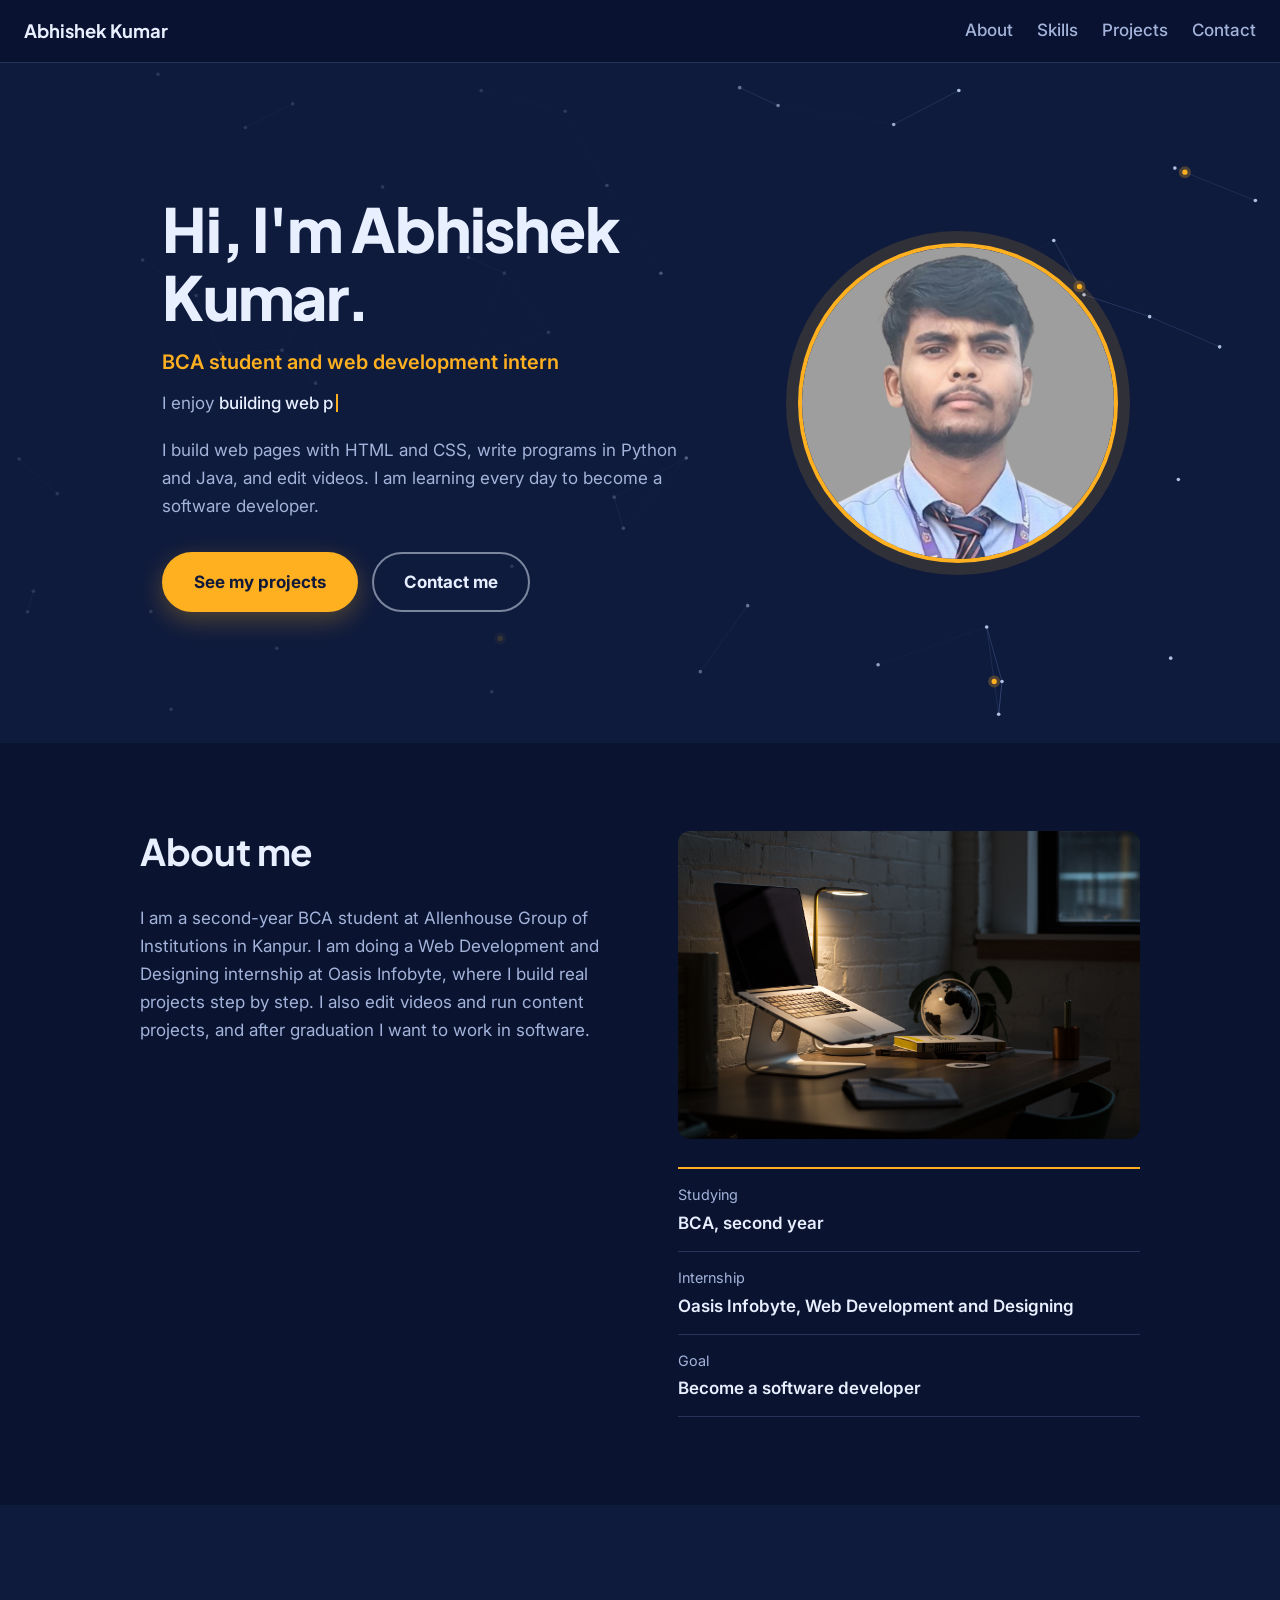
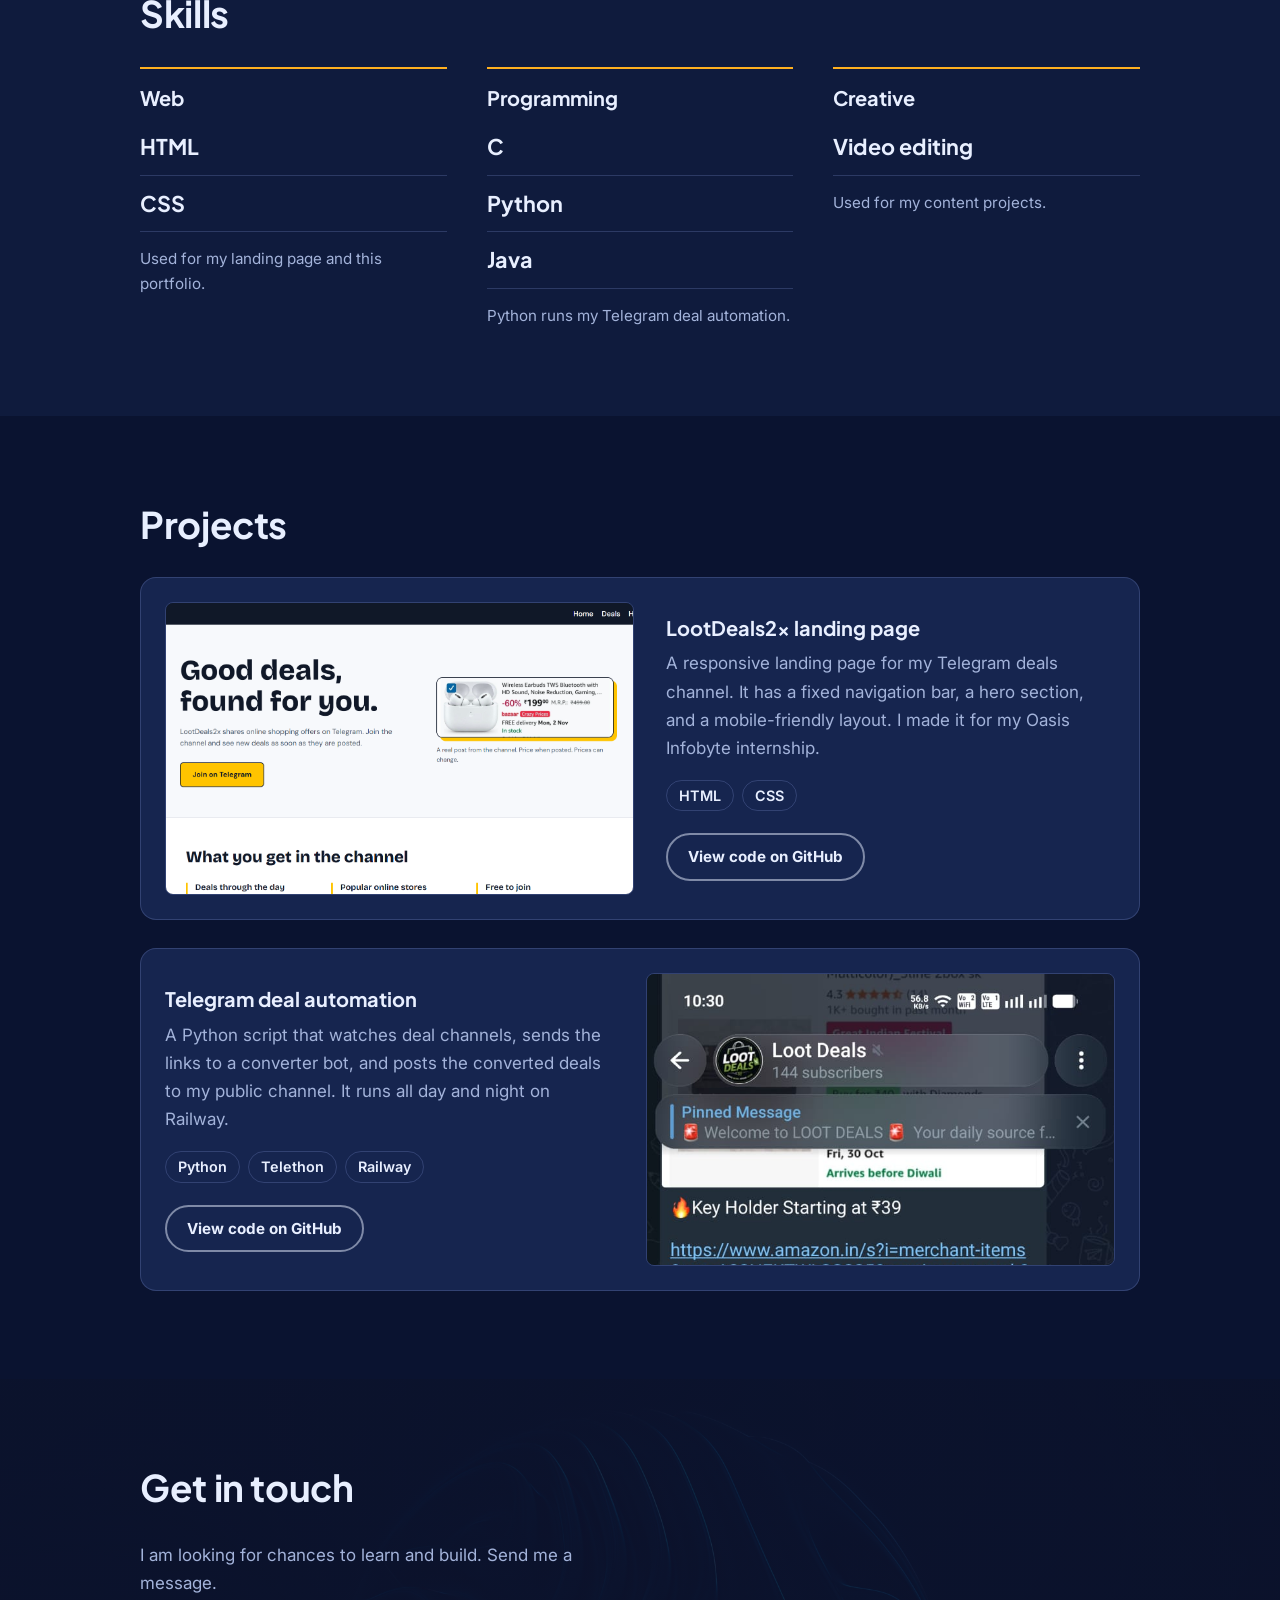
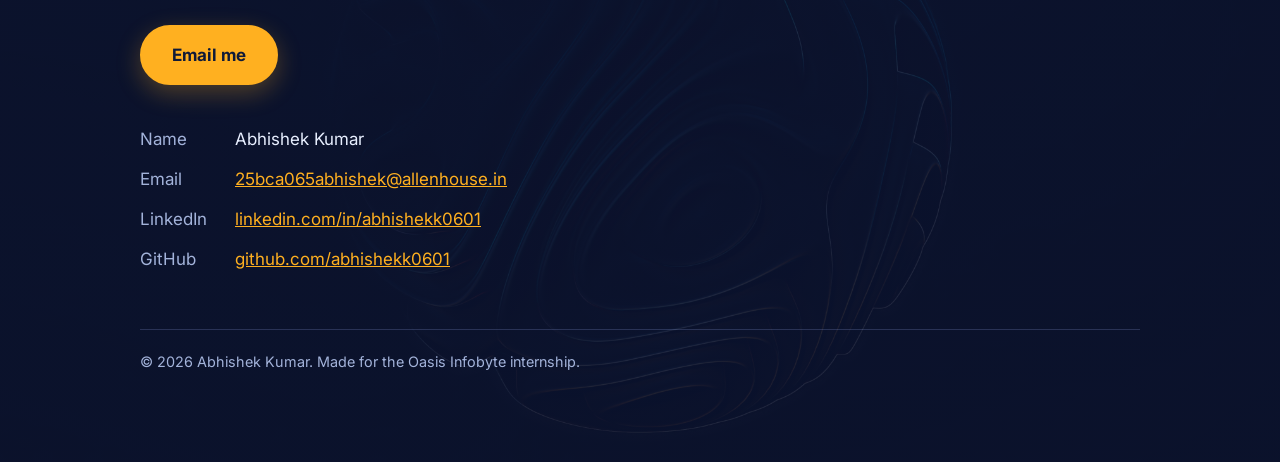
==== WebDev-L1-PersonalPortfolio/index.html @ 1279b9b8 "Add files via upload" ====
<!DOCTYPE html>
<html lang="en">
<head>
  <meta charset="UTF-8">
  <meta name="viewport" content="width=device-width, initial-scale=1">
  <title>Abhishek Kumar - Portfolio</title>
  <meta name="description" content="Portfolio of Abhishek Kumar, BCA student and web development intern.">
  <script>document.documentElement.classList.add('js');</script>
  <link rel="preconnect" href="https://fonts.googleapis.com">
  <link rel="preconnect" href="https://fonts.gstatic.com" crossorigin>
  <link href="https://fonts.googleapis.com/css2?family=Inter:wght@400;500;600&family=Plus+Jakarta+Sans:wght@600;700;800&display=swap" rel="stylesheet">
  <link rel="stylesheet" href="style.css">
  <script src="script.js" defer></script>
</head>
<body>

  <!-- Navigation: smooth scroll, active link, mobile menu button -->
  <header class="nav">
    <a class="brand" href="#home">Abhishek Kumar</a>
    <button class="menu-toggle" type="button" aria-expanded="false" aria-controls="menu">Menu</button>
    <nav>
      <ul class="nav-links" id="menu">
        <li><a href="#about">About</a></li>
        <li><a href="#skills">Skills</a></li>
        <li><a href="#projects">Projects</a></li>
        <li><a href="#contact">Contact</a></li>
      </ul>
    </nav>
  </header>

  <main>
    <!-- Hero: animated network background, name, role title, photo -->
    <section class="hero-band" id="home">
      <canvas id="network" aria-hidden="true"></canvas>
      <div class="hero">
        <div class="hero-text">
          <h1>Hi, I'm Abhishek Kumar.</h1>
          <p class="role">BCA student and web development intern</p>
          <!-- The words after "I enjoy" are typed by script.js -->
          <p class="typed-line">I enjoy <span class="typed" id="typed">building web pages</span></p>
          <p class="intro">I build web pages with HTML and CSS, write programs in Python and Java, and edit videos. I am learning every day to become a software developer.</p>
          <div class="hero-buttons">
            <a class="btn" href="#projects">See my projects</a>
            <a class="btn btn-ghost" href="#contact">Contact me</a>
          </div>
        </div>
        <div class="photo-wrap">
          <img src="profile.png" width="428" height="428" alt="Photo of Abhishek Kumar">
        </div>
      </div>
    </section>

    <!-- About Me -->
    <section class="section band-deep" id="about">
      <div class="container about-grid">
        <div class="about-copy">
          <h2>About me</h2>
          <p>I am a second-year BCA student at Allenhouse Group of Institutions in Kanpur. I am doing a Web Development and Designing internship at Oasis Infobyte, where I build real projects step by step. I also edit videos and run content projects, and after graduation I want to work in software.</p>
        </div>
        <div class="about-side">
          <!-- Stock photo slot: save your picture as images/workspace.jpg (page works without it) -->
          <figure class="about-photo">
            <img src="images/workspace.jpg" alt="" loading="lazy" onerror="this.closest('.about-photo').remove()">
          </figure>
          <dl class="facts">
            <div><dt>Studying</dt><dd>BCA, second year</dd></div>
            <div><dt>Internship</dt><dd>Oasis Infobyte, Web Development and Designing</dd></div>
            <div><dt>Goal</dt><dd>Become a software developer</dd></div>
          </dl>
        </div>
      </div>
    </section>

    <!-- Skills: three groups -->
    <section class="section band-navy" id="skills">
      <div class="container">
        <h2>Skills</h2>
        <div class="skill-groups">
          <div class="skill-group">
            <h3>Web</h3>
            <ul>
              <li>HTML</li>
              <li>CSS</li>
            </ul>
            <p>Used for my landing page and this portfolio.</p>
          </div>
          <div class="skill-group">
            <h3>Programming</h3>
            <ul>
              <li>C</li>
              <li>Python</li>
              <li>Java</li>
            </ul>
            <p>Python runs my Telegram deal automation.</p>
          </div>
          <div class="skill-group">
            <h3>Creative</h3>
            <ul>
              <li>Video editing</li>
            </ul>
            <p>Used for my content projects.</p>
          </div>
        </div>
      </div>
    </section>

    <!-- Projects -->
    <section class="section band-deep" id="projects">
      <div class="container">
        <h2>Projects</h2>

        <article class="project">
          <!-- Screenshot slot: save your Task 1 screenshot as images/landing-page.png -->
          <figure class="project-shot">
            <img src="images/landing-page.png" alt="Screenshot of the LootDeals2x landing page" loading="lazy" onerror="this.closest('.project-shot').remove()">
          </figure>
          <div class="project-body">
            <h3>LootDeals2x landing page</h3>
            <p>A responsive landing page for my Telegram deals channel. It has a fixed navigation bar, a hero section, and a mobile-friendly layout. I made it for my Oasis Infobyte internship.</p>
            <ul class="tags"><li>HTML</li><li>CSS</li></ul>
       
            <a class="btn btn-ghost btn-small" href="https://github.com/abhishekk0601/OIBSIP/tree/main/WebDev-L1-LandingPage" target="_blank" rel="noopener">View code on GitHub</a>
          </div>
        </article>

        <article class="project flip">
        
          <figure class="project-shot">
            <img src="images/telegram-bot.jpeg" alt="Screenshot of the Telegram channel where the bot posts deals" loading="lazy" onerror="this.closest('.project-shot').remove()">
          </figure>
          <div class="project-body">
            <h3>Telegram deal automation</h3>
            <p>A Python script that watches deal channels, sends the links to a converter bot, and posts the converted deals to my public channel. It runs all day and night on Railway.</p>
            <ul class="tags"><li>Python</li><li>Telethon</li><li>Railway</li></ul>
            <a class="btn btn-ghost btn-small" href="https://github.com/abhishekk0601/telegram-affiliate-bot" target="_blank" rel="noopener">View code on GitHub</a>
          </div>
        </article>
      </div>
    </section>
  </main>


  <footer class="section contact-bg" id="contact">
    <div class="container">
      <h2>Get in touch</h2>
      <p class="contact-text">I am looking for chances to learn and build. Send me a message.</p>
      <!-- CHANGE THIS: add your own email and LinkedIn link -->
      <a class="btn" href="mailto:yourname@example.com">Email me</a>
      <ul class="contact-list">
        <li><span>Name</span> Abhishek Kumar</li>
        <li><span>Email</span> <a href="mailto:25bca065abhishek@allenhouse.in">25bca065abhishek@allenhouse.in</a></li>
        <li><span>LinkedIn</span> <a href="https://www.linkedin.com/in/abhishekk0601" target="_blank" rel="noopener">linkedin.com/in/abhishekk0601</a></li>
        <li><span>GitHub</span> <a href="https://github.com/abhishekk0601" target="_blank" rel="noopener">github.com/abhishekk0601</a></li>
      </ul>
      <p class="copyright">&copy; <span id="year">2026</span> Abhishek Kumar. Made for the Oasis Infobyte internship.</p>
    </div>
  </footer>

</body>
</html>
---- WebDev-L1-PersonalPortfolio/style.css ----
/* ---------- Colours and base ---------- */
:root {
  --navy: #0f1b3d;
  --deep: #0a1330;
  --panel: #16254f;
  --ice: #e8efff;
  --muted: #a3b3da;
  --amber: #ffb020;
  --amber-hover: #ffc43d;
  --line: rgba(160, 180, 255, 0.2);
}

*, *::before, *::after { box-sizing: border-box; }

html { scroll-behavior: smooth; scroll-padding-top: 72px; }
@media (prefers-reduced-motion: reduce) { html { scroll-behavior: auto; } }

body {
  margin: 0;
  font-family: "Inter", Arial, sans-serif;
  font-size: 1.0625rem;          /* body size */
  line-height: 1.65;
  color: var(--ice);
  background: var(--deep);
}

h1, h2, h3, .brand {
  font-family: "Plus Jakarta Sans", Arial, sans-serif;
  line-height: 1.12;
  margin: 0;
}
h1 { font-size: clamp(2.3rem, 6vw, 3.8rem); font-weight: 800; letter-spacing: -0.02em; }   /* heading size */
h2 { font-size: clamp(1.7rem, 4vw, 2.3rem); font-weight: 700; letter-spacing: -0.01em; margin-bottom: 32px; }
h3 { font-size: 1.25rem; font-weight: 700; margin-bottom: 10px; }

p { margin: 0; }
ul, dl { margin: 0; padding: 0; }
a { color: inherit; }
a:focus-visible, button:focus-visible { outline: 3px solid var(--amber); outline-offset: 3px; }

/* ---------- Navigation ---------- */
.nav {
  position: sticky;
  top: 0;
  z-index: 10;
  display: flex;
  flex-wrap: wrap;
  align-items: center;
  justify-content: space-between;
  gap: 8px 24px;
  padding: 12px 24px;
  background: rgba(10, 19, 48, 0.88);
  backdrop-filter: blur(10px);
  -webkit-backdrop-filter: blur(10px);
  border-bottom: 1px solid var(--line);
}
.brand { font-size: 1.15rem; font-weight: 700; text-decoration: none; }
.nav-links { display: flex; flex-wrap: wrap; gap: 4px 24px; list-style: none; }
.nav-links a {
  display: inline-block;
  padding: 4px 0;
  color: var(--muted);
  font-weight: 500;
  text-decoration: none;
  border-bottom: 2px solid transparent;
}
.nav-links a:hover { color: var(--ice); }
.nav-links a.active { color: var(--ice); border-bottom-color: var(--amber); }

.menu-toggle {
  display: none;
  padding: 6px 16px;
  background: transparent;
  color: var(--ice);
  font: inherit;
  font-weight: 600;
  border: 1px solid var(--line);
  border-radius: 8px;
  cursor: pointer;
}

/* ---------- Buttons ---------- */
.btn {
  display: inline-block;
  padding: 14px 30px;
  background: var(--amber);
  color: #101a38;
  font-weight: 700;
  text-decoration: none;
  border: 2px solid var(--amber);
  border-radius: 999px;
  box-shadow: 0 8px 24px rgba(255, 176, 32, 0.28);
  transition: background 0.2s, border-color 0.2s, transform 0.2s;
}
.btn:hover { background: var(--amber-hover); border-color: var(--amber-hover); transform: translateY(-2px); }
.btn.btn-ghost { background: transparent; color: var(--ice); border-color: rgba(232, 239, 255, 0.5); box-shadow: none; }
.btn.btn-ghost:hover { background: rgba(232, 239, 255, 0.12); border-color: var(--ice); color: var(--ice); }
.btn-small { padding: 9px 20px; font-size: 0.95rem; }

/* ---------- Hero ---------- */
.hero-band { position: relative; overflow: hidden; background: var(--navy); }
#network {
  position: absolute;
  inset: 0;
  width: 100%;
  height: 100%;
  display: block;
  /* the network is softer behind the text and stronger on the right */
  -webkit-mask-image: linear-gradient(to right, rgba(0, 0, 0, 0.18) 0%, rgba(0, 0, 0, 0.18) 45%, #000 75%);
  mask-image: linear-gradient(to right, rgba(0, 0, 0, 0.18) 0%, rgba(0, 0, 0, 0.18) 45%, #000 75%);
}
.hero {
  position: relative;
  display: flex;
  flex-wrap: wrap;
  align-items: center;
  justify-content: center;
  gap: 56px;
  max-width: 1100px;
  min-height: min(78vh, 680px);
  margin: 0 auto;
  padding: 72px 24px;
}
.hero-text { flex: 1 1 360px; max-width: 580px; }
.role { margin-top: 16px; font-size: 1.25rem; font-weight: 600; color: var(--amber); }
.typed-line { margin-top: 10px; color: var(--muted); min-height: 1.7em; }
.typed { color: var(--ice); font-weight: 500; }
.typed::after {
  content: "";
  display: inline-block;
  width: 2px;
  height: 1.05em;
  margin-left: 3px;
  background: var(--amber);
  vertical-align: -0.15em;
  animation: blink 1s steps(2) infinite;
}
.intro { margin: 18px 0 32px; color: var(--muted); max-width: 48ch; }
.hero-buttons { display: flex; flex-wrap: wrap; gap: 14px; }

.photo-wrap { flex: 0 1 320px; width: 100%; max-width: 320px; }
.photo-wrap img {
  display: block;
  width: 100%;
  height: auto;
  aspect-ratio: 1;
  object-fit: cover;
  border-radius: 50%;
  border: 4px solid var(--amber);
  box-shadow: 0 0 0 12px rgba(255, 176, 32, 0.14);
}

/* One page-load sequence in the hero */
.js .hero-text > * { animation: rise 0.7s ease both; }
.js .hero-text > :nth-child(2) { animation-delay: 0.1s; }
.js .hero-text > :nth-child(3) { animation-delay: 0.2s; }
.js .hero-text > :nth-child(4) { animation-delay: 0.3s; }
.js .hero-text > :nth-child(5) { animation-delay: 0.4s; }
.js .photo-wrap { animation: rise 0.9s ease 0.3s both; }
@keyframes rise { from { opacity: 0; transform: translateY(18px); } to { opacity: 1; transform: none; } }
@keyframes blink { 50% { opacity: 0; } }
@media (prefers-reduced-motion: reduce) {
  .js .hero-text > *, .js .photo-wrap, .typed::after { animation: none; }
}

/* ---------- Sections ---------- */
.section { padding: 88px 24px; }
.container { max-width: 1000px; margin: 0 auto; }
.band-deep { background: var(--deep); }
.band-navy { background: var(--navy); }

/* About */
.about-grid { display: flex; flex-wrap: wrap; gap: 56px; }
.about-copy { flex: 1 1 340px; }
.about-copy p { color: var(--muted); max-width: 54ch; }
.about-side { flex: 1 1 320px; }
.about-photo { margin: 0 0 28px; }
.about-photo img {
  display: block;
  width: 100%;
  height: auto;
  aspect-ratio: 3 / 2;
  object-fit: cover;
  border-radius: 12px;
}
.facts { border-top: 2px solid var(--amber); }
.facts div { padding: 14px 0; border-bottom: 1px solid var(--line); }
.facts dt { font-size: 0.9rem; color: var(--muted); }
.facts dd { margin: 2px 0 0; font-weight: 600; }

/* Skills */
.skill-groups { display: grid; grid-template-columns: repeat(auto-fit, minmax(240px, 1fr)); gap: 40px; }
.skill-group { border-top: 2px solid var(--amber); padding-top: 18px; }
.skill-group ul { list-style: none; margin: 8px 0 14px; }
.skill-group li {
  padding: 10px 0;
  border-bottom: 1px solid var(--line);
  font-family: "Plus Jakarta Sans", Arial, sans-serif;
  font-size: 1.35rem;
  font-weight: 700;
}
.skill-group p { color: var(--muted); font-size: 0.95rem; }

/* Projects */
.project {
  display: flex;
  flex-wrap: wrap;
  align-items: center;
  gap: 32px;
  padding: 24px;
  background: var(--panel);
  border: 1px solid var(--line);
  border-radius: 16px;
}
.project + .project { margin-top: 28px; }
.project.flip { flex-direction: row-reverse; }
.project-shot { flex: 1 1 340px; margin: 0; }
.project-shot img {
  display: block;
  width: 100%;
  height: auto;
  aspect-ratio: 16 / 10;
  object-fit: cover;
  object-position: top;
  border-radius: 8px;
  border: 1px solid var(--line);
}
.project-body { flex: 1 1 320px; }
.project-body p { color: var(--muted); }
.tags { display: flex; flex-wrap: wrap; gap: 8px; list-style: none; margin: 18px 0 22px; }
.tags li { padding: 3px 12px; font-size: 0.9rem; font-weight: 600; border: 1px solid var(--line); border-radius: 999px; }

/* Contact */
.contact-bg {
  background:
    linear-gradient(rgba(10, 19, 48, 0.9), rgba(10, 19, 48, 0.9)),
    url("images/contact-bg.jpg") center / cover no-repeat,
    var(--deep);
}
.contact-text { color: var(--muted); max-width: 46ch; margin-bottom: 28px; }
.contact-list { list-style: none; margin-top: 40px; display: grid; gap: 12px; }
.contact-list span { display: inline-block; min-width: 90px; color: var(--muted); }
.contact-list a { color: var(--amber); }
.contact-list a:hover { color: var(--amber-hover); }
.copyright { margin-top: 56px; padding-top: 20px; border-top: 1px solid var(--line); font-size: 0.9rem; color: var(--muted); }

/* ---------- Small screens ---------- */
@media (max-width: 700px) {
  .js .menu-toggle { display: inline-block; }
  .js .nav nav { width: 100%; order: 3; }
  .js .nav-links { display: none; flex-direction: column; gap: 0; padding-top: 6px; }
  .js .nav-links.open { display: flex; }
  .js .nav-links a { display: block; padding: 10px 0; border-bottom: 1px solid var(--line); }
}
@media (max-width: 480px) {
  #network { -webkit-mask-image: none; mask-image: none; opacity: 0.45; }
  .nav { padding: 10px 16px; }
  .hero { padding: 48px 16px; gap: 40px; min-height: 0; }
  .typed-line { min-height: 3.4em; }
  .section { padding: 56px 16px; }
  .project { padding: 16px; }
  .contact-list span { display: block; min-width: 0; }
}
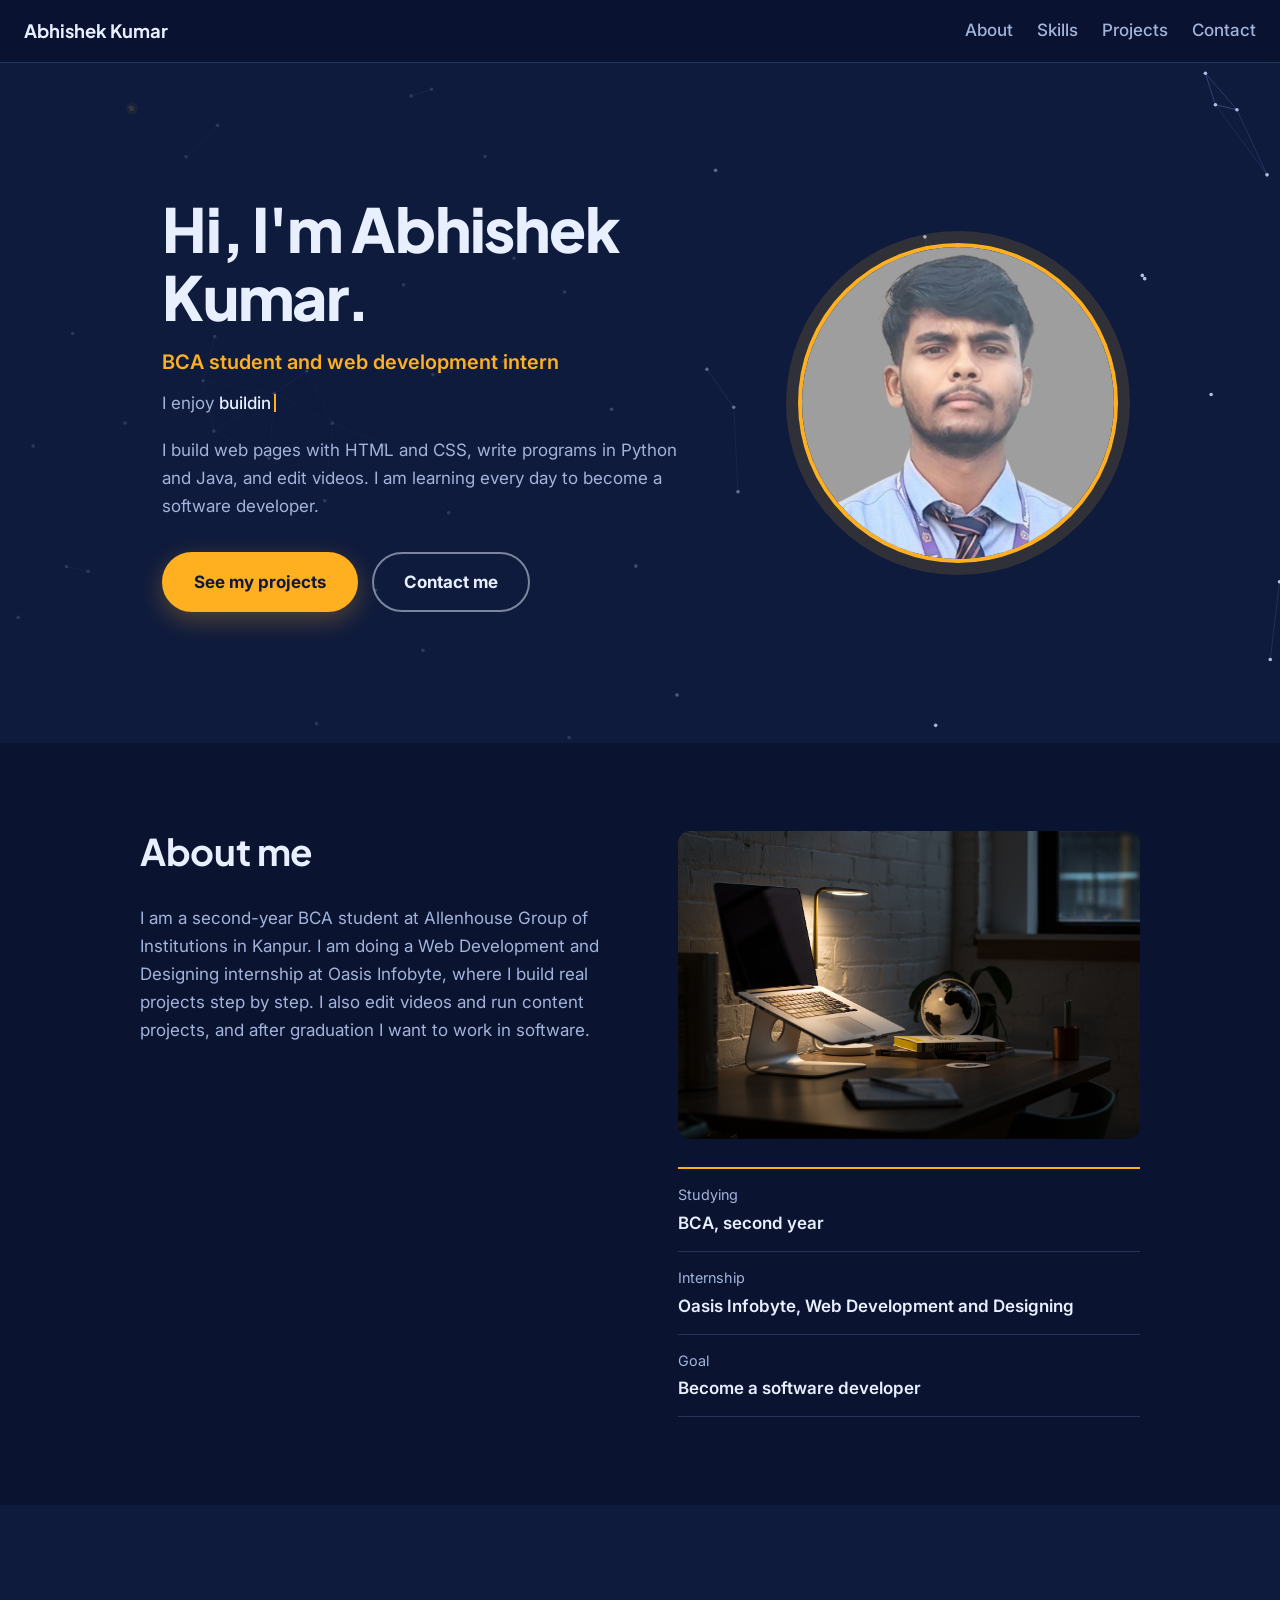
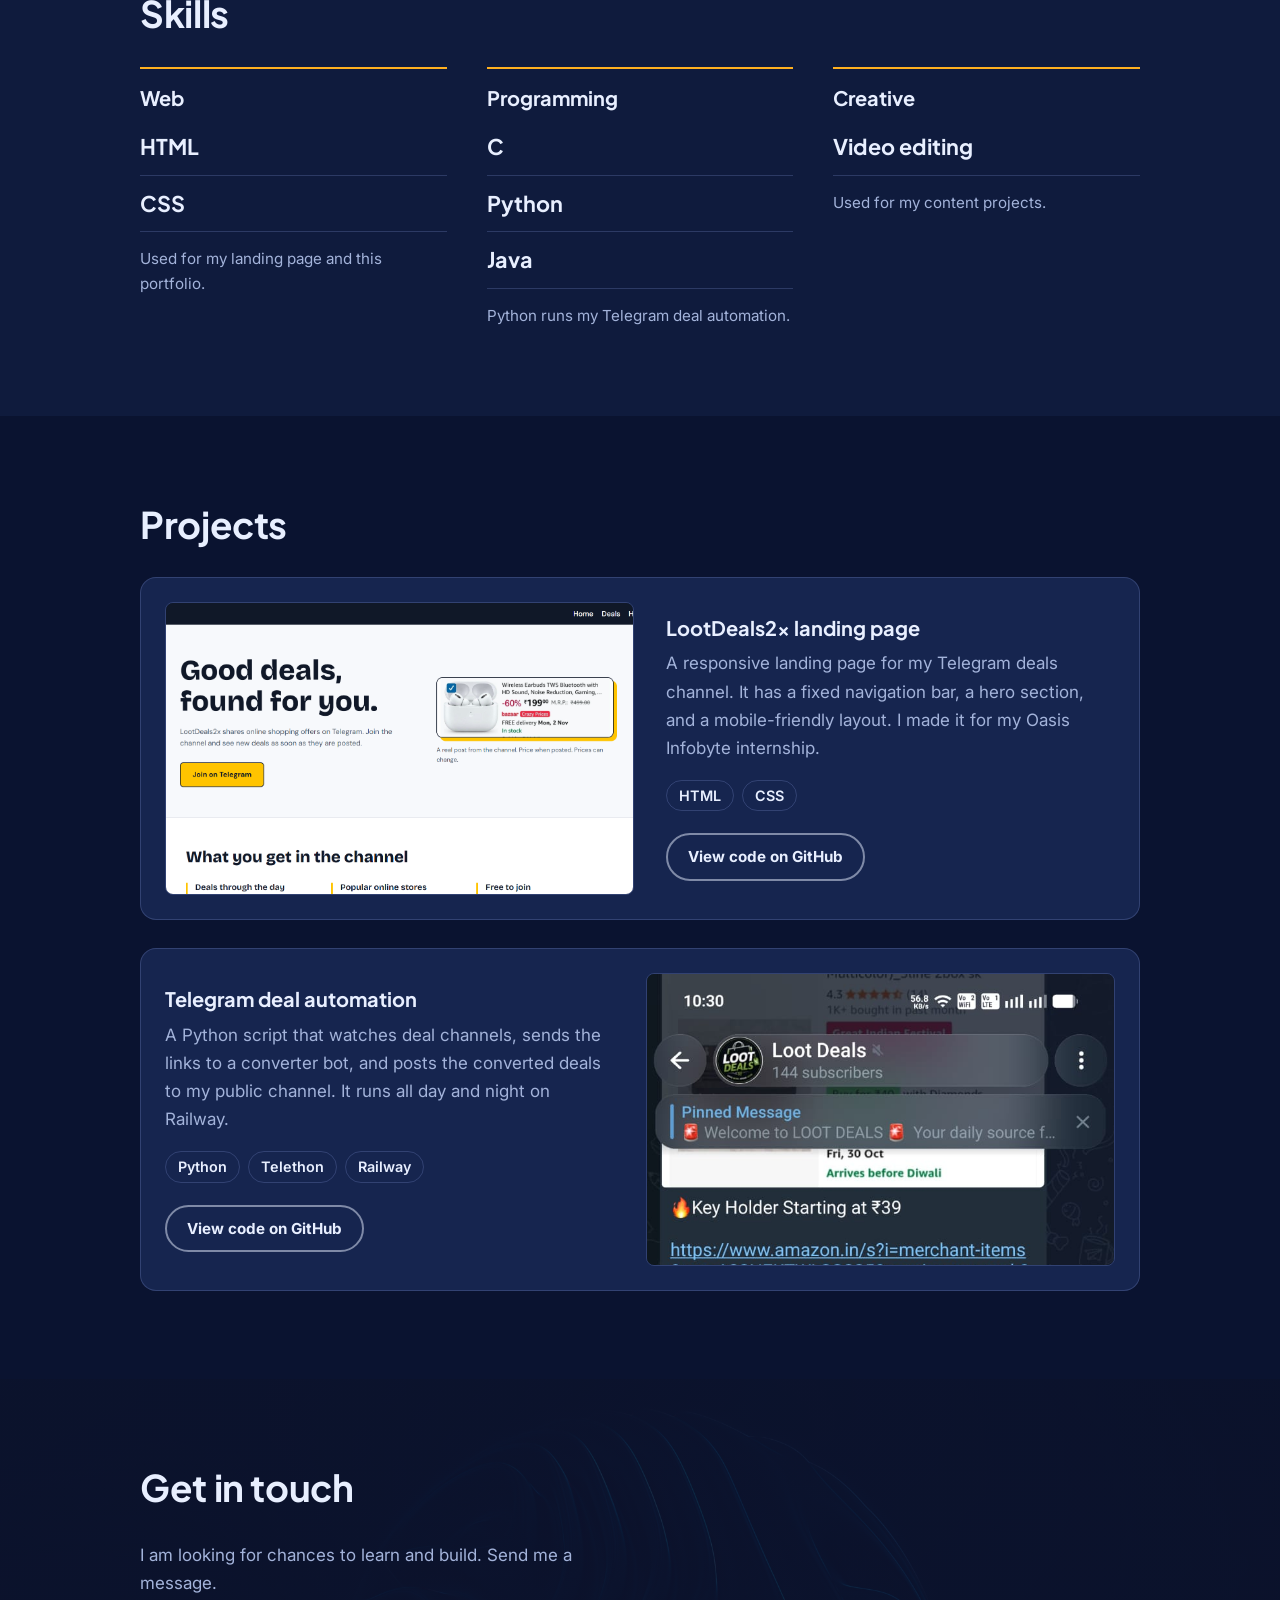
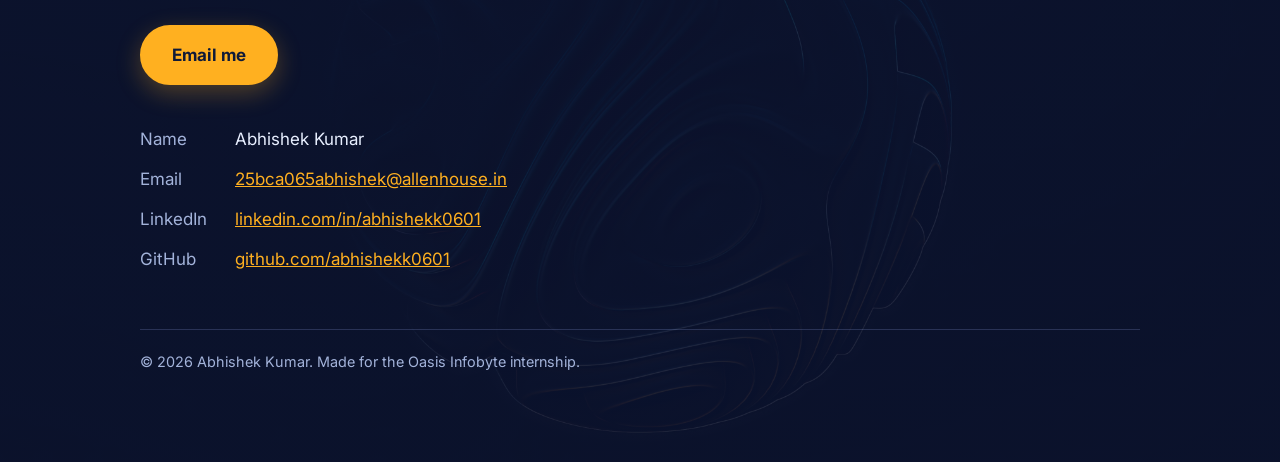
==== commit 34c517b8: "Update index.html" ====
--- a/WebDev-L1-PersonalPortfolio/index.html
+++ b/WebDev-L1-PersonalPortfolio/index.html
@@ -58,7 +58,7 @@
           <p>I am a second-year BCA student at Allenhouse Group of Institutions in Kanpur. I am doing a Web Development and Designing internship at Oasis Infobyte, where I build real projects step by step. I also edit videos and run content projects, and after graduation I want to work in software.</p>
         </div>
         <div class="about-side">
-          <!-- Stock photo slot: save your picture as images/workspace.jpg (page works without it) -->
+          <!-- Stock photo slot -->
           <figure class="about-photo">
             <img src="images/workspace.jpg" alt="" loading="lazy" onerror="this.closest('.about-photo').remove()">
           </figure>
@@ -110,7 +110,7 @@
         <h2>Projects</h2>
 
         <article class="project">
-          <!-- Screenshot slot: save your Task 1 screenshot as images/landing-page.png -->
+          <!-- Screenshot slot -->
           <figure class="project-shot">
             <img src="images/landing-page.png" alt="Screenshot of the LootDeals2x landing page" loading="lazy" onerror="this.closest('.project-shot').remove()">
           </figure>
@@ -144,8 +144,8 @@
     <div class="container">
       <h2>Get in touch</h2>
       <p class="contact-text">I am looking for chances to learn and build. Send me a message.</p>
-      <!-- CHANGE THIS: add your own email and LinkedIn link -->
-      <a class="btn" href="mailto:yourname@example.com">Email me</a>
+      
+      <a class="btn" href="mailto:25bca065abhishek@allenhouse.in">Email me</a>
       <ul class="contact-list">
         <li><span>Name</span> Abhishek Kumar</li>
         <li><span>Email</span> <a href="mailto:25bca065abhishek@allenhouse.in">25bca065abhishek@allenhouse.in</a></li>
